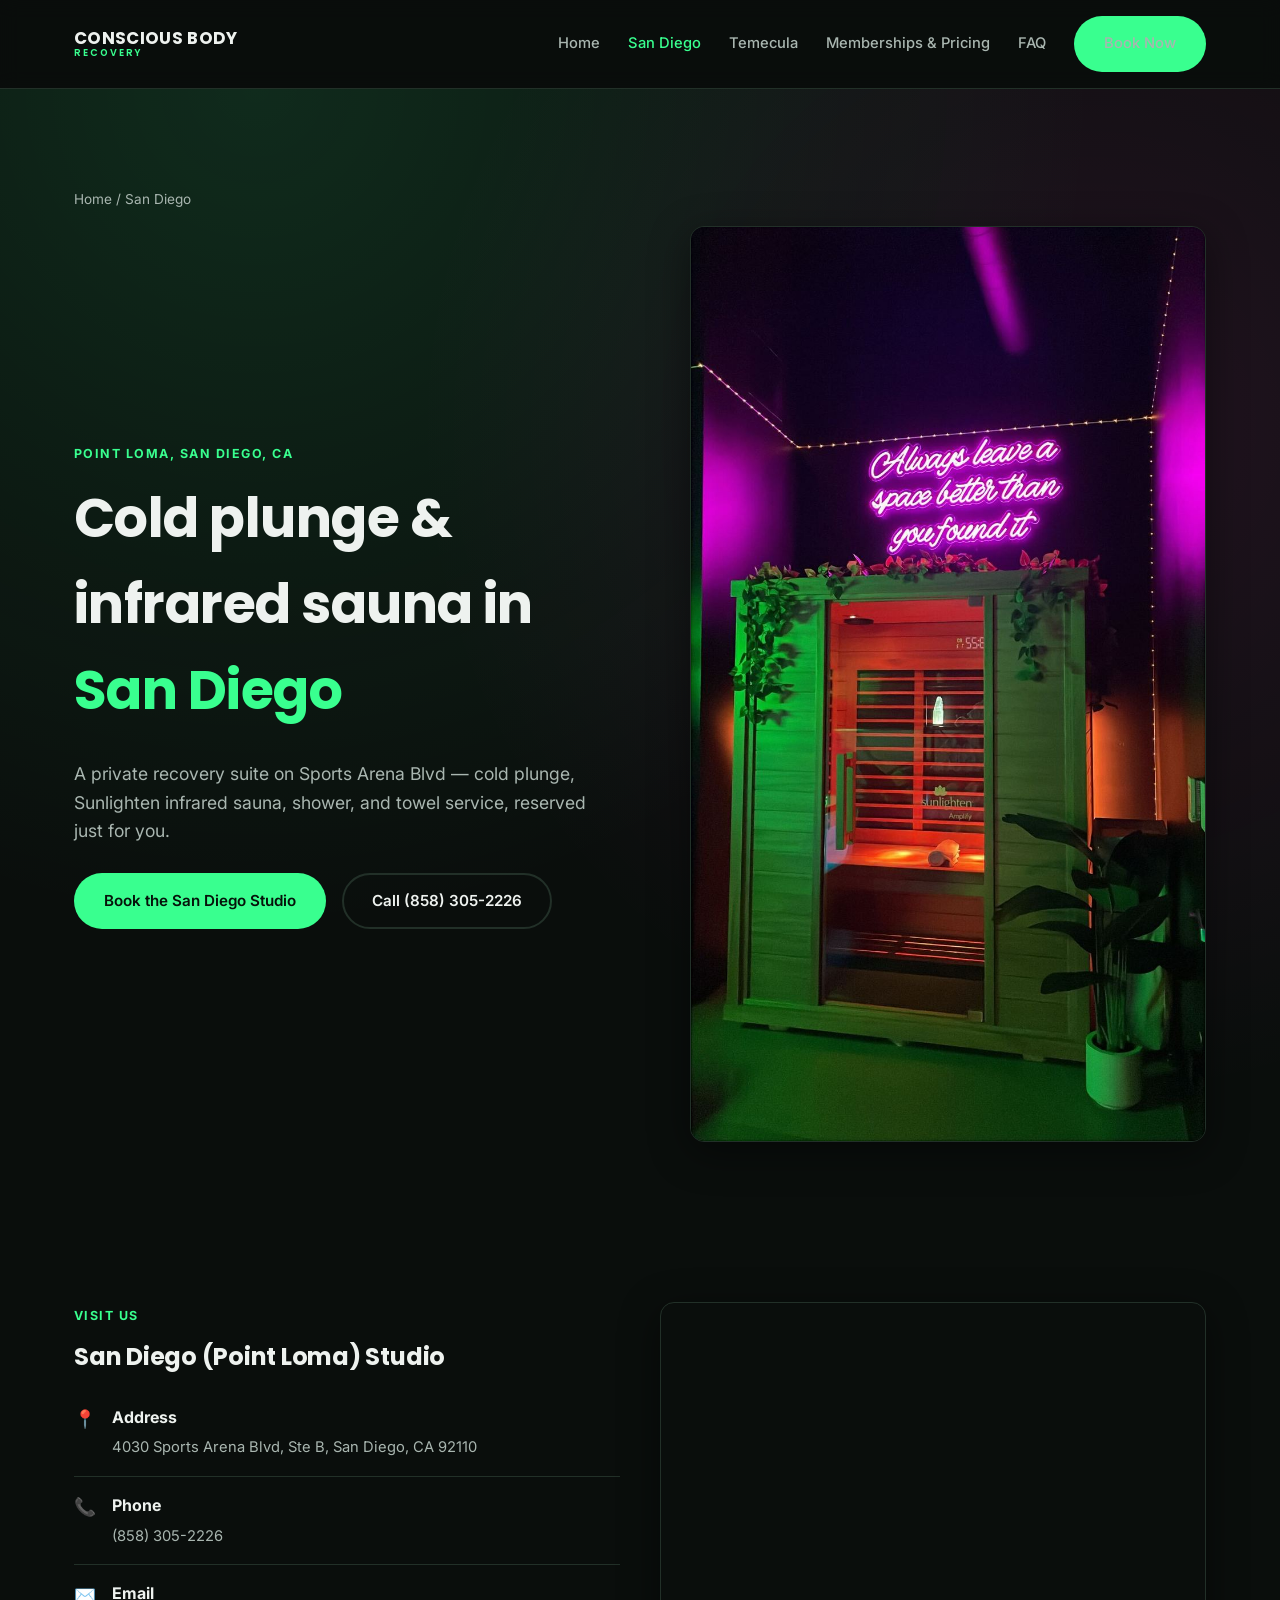
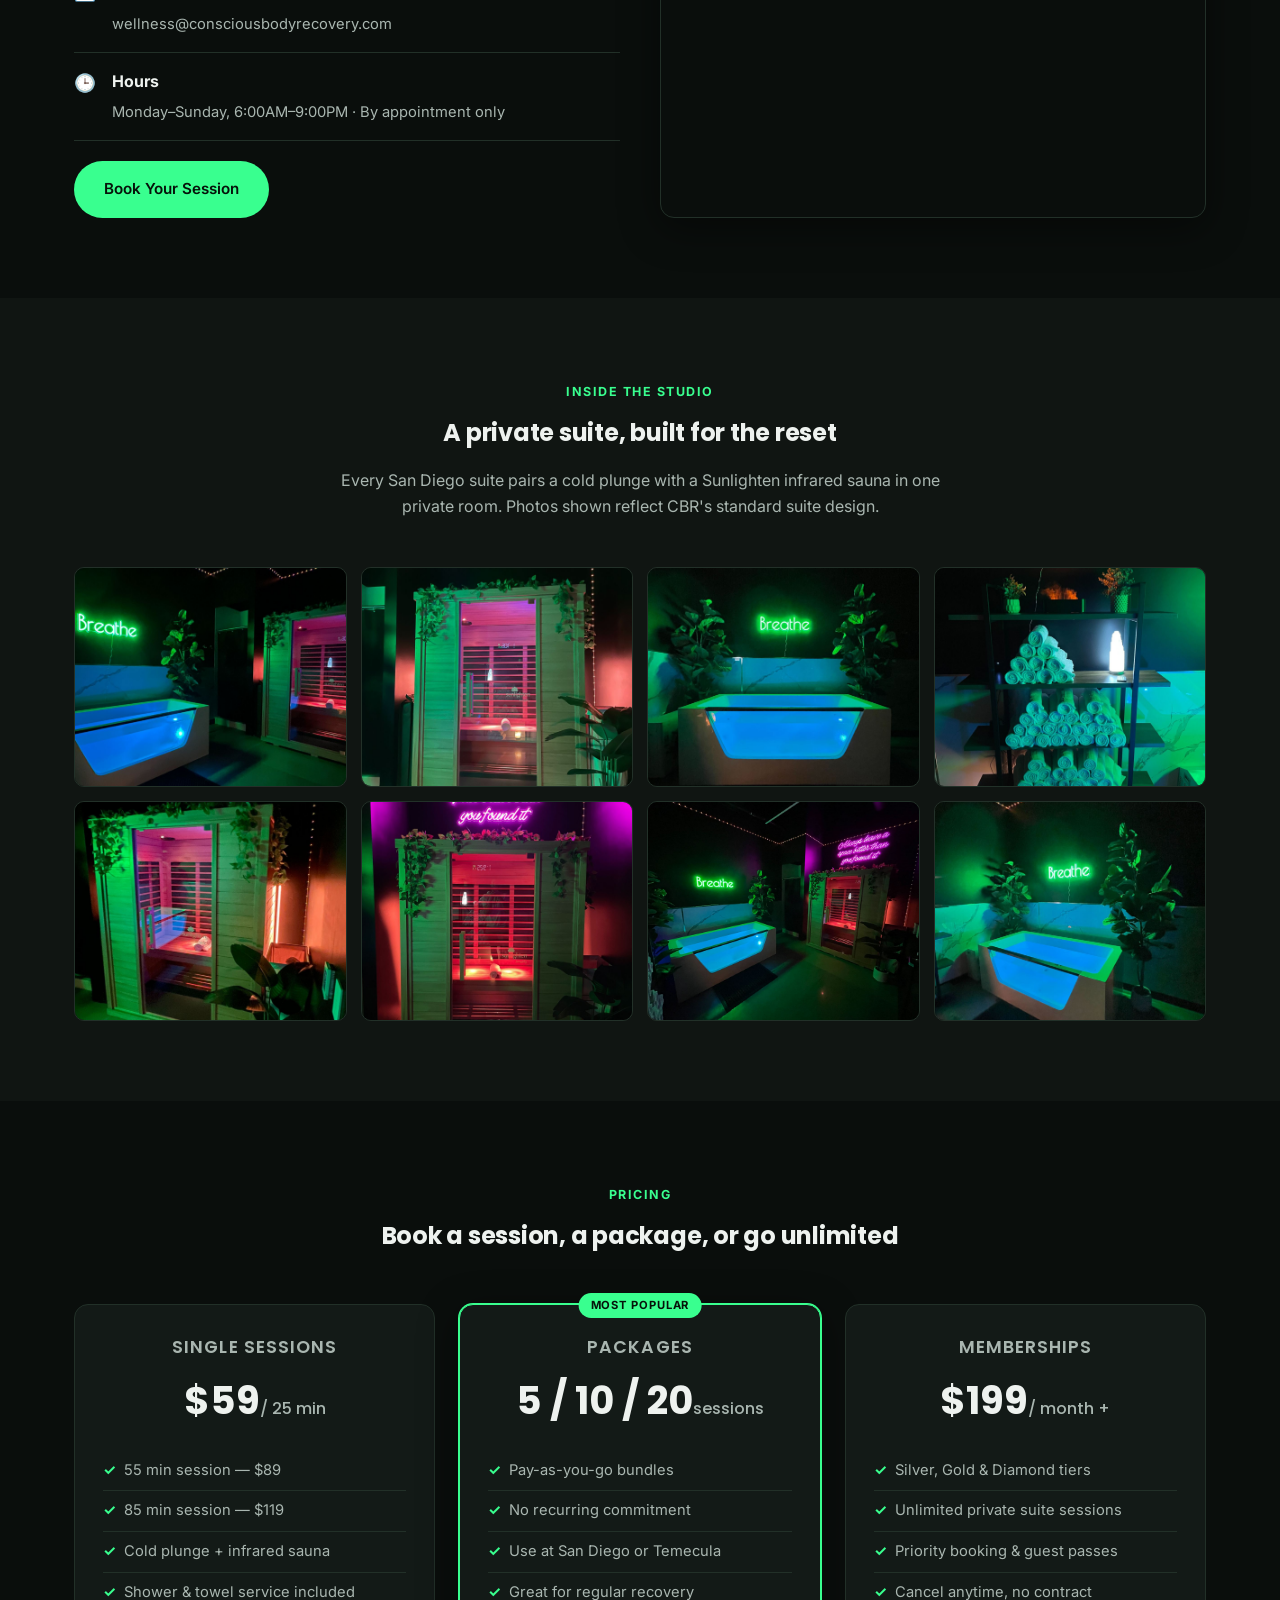
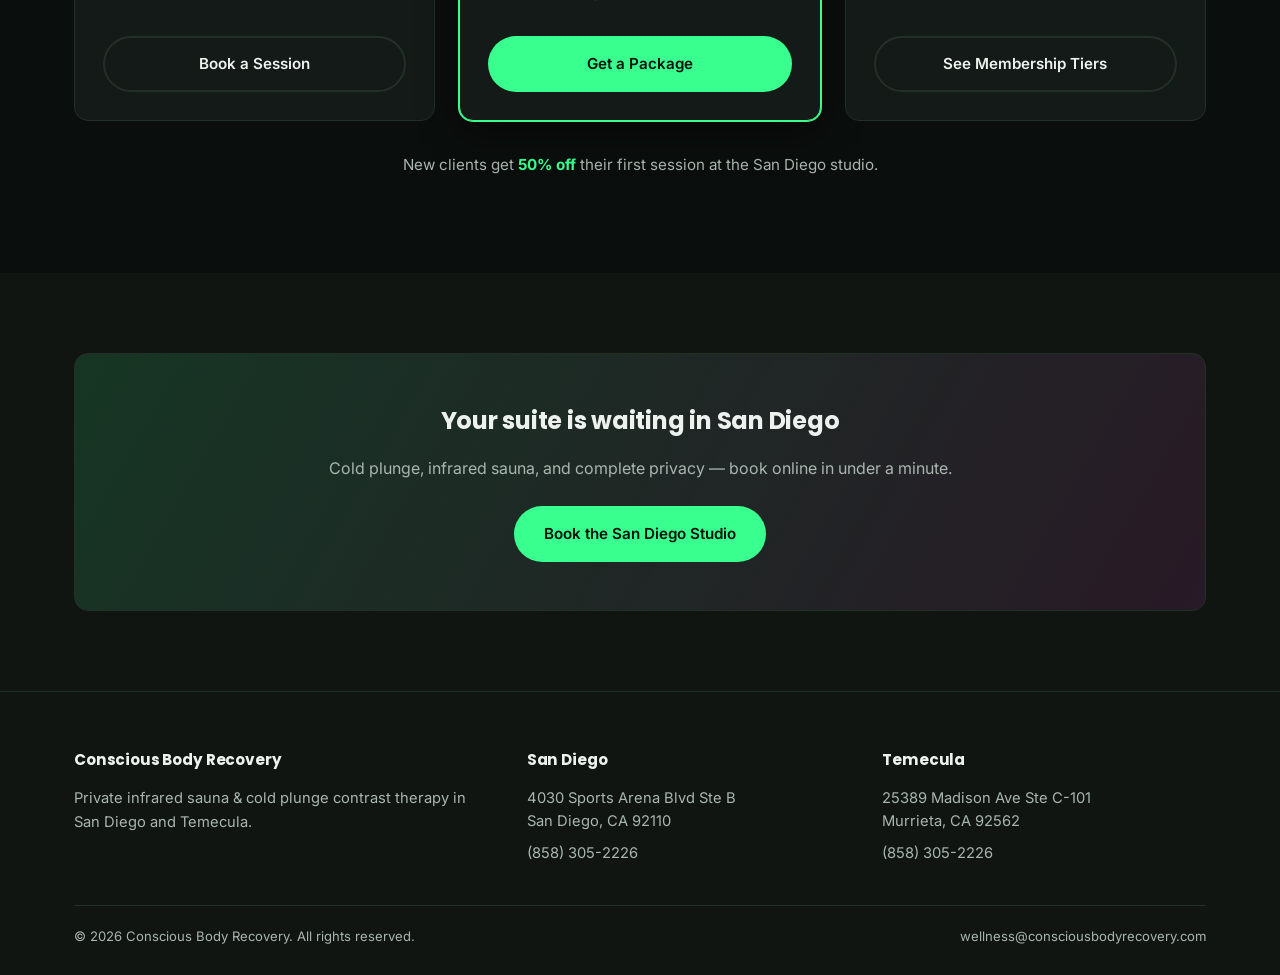
==== locations/san-diego.html @ e83cd4d3 "Add location landing pages for Conscious Body Recovery Static site with a home page and dedicated Sa" ====
<!DOCTYPE html>
<html lang="en">
<head>
<meta charset="UTF-8">
<meta name="viewport" content="width=device-width, initial-scale=1.0">
<title>Cold Plunge & Infrared Sauna in San Diego (Point Loma) | Conscious Body Recovery</title>
<meta name="description" content="Private infrared sauna and cold plunge contrast therapy in San Diego, CA. Book a private recovery suite at 4030 Sports Arena Blvd Ste B, San Diego, CA 92110.">
<link rel="preconnect" href="https://fonts.googleapis.com">
<link rel="preconnect" href="https://fonts.gstatic.com" crossorigin>
<link href="https://fonts.googleapis.com/css2?family=Inter:wght@400;500;600&family=Poppins:wght@600;700&display=swap" rel="stylesheet">
<link rel="stylesheet" href="../css/styles.css">
</head>
<body>

<header class="site-header">
  <div class="nav-inner">
    <a href="../index.html" class="logo">CONSCIOUS BODY<br><span class="small">RECOVERY</span></a>
    <nav class="nav-links">
      <a href="../index.html">Home</a>
      <a href="san-diego.html" class="active">San Diego</a>
      <a href="temecula.html">Temecula</a>
      <a href="../index.html#pricing">Memberships &amp; Pricing</a>
      <a href="../index.html#faq">FAQ</a>
      <a class="btn btn-primary" href="https://momence.com/appointments/appointment-reservation/60383?boardId=85694" target="_blank" rel="noopener">Book Now</a>
    </nav>
    <button class="nav-toggle" aria-label="Toggle menu">&#9776;</button>
  </div>
</header>

<section class="hero">
  <div class="container">
    <div class="breadcrumb"><a href="../index.html">Home</a> / San Diego</div>
  </div>
  <div class="container hero-grid">
    <div>
      <span class="eyebrow">Point Loma, San Diego, CA</span>
      <h1>Cold plunge &amp; infrared sauna in <span class="accent">San Diego</span></h1>
      <p class="lead">A private recovery suite on Sports Arena Blvd — cold plunge, Sunlighten infrared sauna, shower, and towel service, reserved just for you.</p>
      <div class="hero-actions">
        <a class="btn btn-primary" href="https://momence.com/appointments/appointment-reservation/60383?boardId=85694" target="_blank" rel="noopener">Book the San Diego Studio</a>
        <a class="btn btn-outline" href="tel:+18583052226">Call (858) 305-2226</a>
      </div>
    </div>
    <div class="hero-media">
      <img src="../images/temecula/cbr-temecula-suite-wide.jpg" alt="Private cold plunge and infrared sauna suite at Conscious Body Recovery San Diego">
    </div>
  </div>
</section>

<section class="section">
  <div class="container">
    <div class="info-grid">
      <div>
        <span class="eyebrow">Visit Us</span>
        <h2>San Diego (Point Loma) Studio</h2>
        <ul class="info-list">
          <li>
            <span class="icon">📍</span>
            <div class="stack">
              <strong>Address</strong>
              <span class="dim">4030 Sports Arena Blvd, Ste B, San Diego, CA 92110</span>
            </div>
          </li>
          <li>
            <span class="icon">📞</span>
            <div class="stack">
              <strong>Phone</strong>
              <span class="dim"><a href="tel:+18583052226">(858) 305-2226</a></span>
            </div>
          </li>
          <li>
            <span class="icon">✉️</span>
            <div class="stack">
              <strong>Email</strong>
              <span class="dim"><a href="mailto:wellness@consciousbodyrecovery.com">wellness@consciousbodyrecovery.com</a></span>
            </div>
          </li>
          <li>
            <span class="icon">🕒</span>
            <div class="stack">
              <strong>Hours</strong>
              <span class="dim">Monday–Sunday, 6:00AM–9:00PM · By appointment only</span>
            </div>
          </li>
        </ul>
        <a class="btn btn-primary" style="margin-top:20px;" href="https://momence.com/appointments/appointment-reservation/60383?boardId=85694" target="_blank" rel="noopener">Book Your Session</a>
      </div>
      <div class="map-frame">
        <iframe
          src="https://www.google.com/maps?q=4030+Sports+Arena+Blvd+Ste+B,+San+Diego,+CA+92110&output=embed"
          allowfullscreen="" loading="lazy" referrerpolicy="no-referrer-when-downgrade"
          title="Map to Conscious Body Recovery San Diego"></iframe>
      </div>
    </div>
  </div>
</section>

<section class="section section-alt">
  <div class="container">
    <div class="section-head">
      <span class="eyebrow">Inside the Studio</span>
      <h2>A private suite, built for the reset</h2>
      <p>Every San Diego suite pairs a cold plunge with a Sunlighten infrared sauna in one private room. Photos shown reflect CBR's standard suite design.</p>
    </div>
    <div class="gallery-grid">
      <img src="../images/temecula/cbr-temecula-cold-plunge-1.jpg" alt="Cold plunge tub at Conscious Body Recovery">
      <img src="../images/temecula/cbr-temecula-infrared-sauna-1.jpg" alt="Sunlighten infrared sauna at Conscious Body Recovery">
      <img src="../images/temecula/cbr-temecula-infrared-sauna-2.jpg" alt="Infrared sauna interior at Conscious Body Recovery">
      <img src="../images/temecula/cbr-temecula-towels-amenities.jpg" alt="Towels and amenities at Conscious Body Recovery">
      <img src="../images/temecula/cbr-temecula-sauna-quote-neon.jpg" alt="Neon quote sign above infrared sauna at Conscious Body Recovery">
      <img src="../images/temecula/cbr-temecula-suite-overview.jpg" alt="Private suite overview at Conscious Body Recovery">
      <img src="../images/temecula/cbr-temecula-sauna-detail.jpg" alt="Infrared sauna detail at Conscious Body Recovery">
      <img src="../images/temecula/cbr-temecula-hero-breathe-neon.jpg" alt="Cold plunge tub with neon Breathe sign at Conscious Body Recovery">
    </div>
  </div>
</section>

<section class="section" id="pricing">
  <div class="container">
    <div class="section-head">
      <span class="eyebrow">Pricing</span>
      <h2>Book a session, a package, or go unlimited</h2>
    </div>
    <div class="pricing-grid">
      <div class="price-card">
        <h3>Single Sessions</h3>
        <div class="amount">$59<span>/ 25 min</span></div>
        <ul>
          <li>55 min session — $89</li>
          <li>85 min session — $119</li>
          <li>Cold plunge + infrared sauna</li>
          <li>Shower &amp; towel service included</li>
        </ul>
        <a class="btn btn-outline btn-block" href="https://momence.com/appointments/appointment-reservation/60383?boardId=85694" target="_blank" rel="noopener">Book a Session</a>
      </div>
      <div class="price-card featured">
        <span class="badge">Most Popular</span>
        <h3>Packages</h3>
        <div class="amount">5 / 10 / 20<span>sessions</span></div>
        <ul>
          <li>Pay-as-you-go bundles</li>
          <li>No recurring commitment</li>
          <li>Use at San Diego or Temecula</li>
          <li>Great for regular recovery</li>
        </ul>
        <a class="btn btn-primary btn-block" href="https://momence.com/appointments/appointment-reservation/60383?boardId=85694" target="_blank" rel="noopener">Get a Package</a>
      </div>
      <div class="price-card">
        <h3>Memberships</h3>
        <div class="amount">$199<span>/ month +</span></div>
        <ul>
          <li>Silver, Gold &amp; Diamond tiers</li>
          <li>Unlimited private suite sessions</li>
          <li>Priority booking &amp; guest passes</li>
          <li>Cancel anytime, no contract</li>
        </ul>
        <a class="btn btn-outline btn-block" href="https://momence.com/appointments/appointment-reservation/60383?boardId=85694" target="_blank" rel="noopener">See Membership Tiers</a>
      </div>
    </div>
    <p class="callout-strip">New clients get <strong>50% off</strong> their first session at the San Diego studio.</p>
  </div>
</section>

<section class="section section-alt">
  <div class="container">
    <div class="cta-banner">
      <h2>Your suite is waiting in San Diego</h2>
      <p>Cold plunge, infrared sauna, and complete privacy — book online in under a minute.</p>
      <a class="btn btn-primary" href="https://momence.com/appointments/appointment-reservation/60383?boardId=85694" target="_blank" rel="noopener">Book the San Diego Studio</a>
    </div>
  </div>
</section>

<footer class="site-footer">
  <div class="container">
    <div class="footer-grid">
      <div>
        <h4>Conscious Body Recovery</h4>
        <p>Private infrared sauna &amp; cold plunge contrast therapy in San Diego and Temecula.</p>
      </div>
      <div>
        <h4>San Diego</h4>
        <ul>
          <li>4030 Sports Arena Blvd Ste B<br>San Diego, CA 92110</li>
          <li><a href="tel:+18583052226">(858) 305-2226</a></li>
        </ul>
      </div>
      <div>
        <h4>Temecula</h4>
        <ul>
          <li>25389 Madison Ave Ste C-101<br>Murrieta, CA 92562</li>
          <li><a href="tel:+18583052226">(858) 305-2226</a></li>
        </ul>
      </div>
    </div>
    <div class="footer-bottom">
      <span>&copy; 2026 Conscious Body Recovery. All rights reserved.</span>
      <span><a href="mailto:wellness@consciousbodyrecovery.com">wellness@consciousbodyrecovery.com</a></span>
    </div>
  </div>
</footer>

<script src="../js/main.js"></script>
</body>
</html>
---- css/styles.css ----
/* Conscious Body Recovery — shared styles */

:root {
  --bg: #0a0e0c;
  --bg-alt: #101512;
  --card: #131a17;
  --card-border: #223028;
  --text: #eef2ef;
  --text-dim: #a9b6b0;
  --green: #39ff8f;
  --green-dim: #1f7a4c;
  --magenta: #ff3fd8;
  --blue: #35c9ff;
  --radius: 14px;
  --max-width: 1180px;
  --shadow: 0 10px 40px rgba(0, 0, 0, 0.45);
}

* { box-sizing: border-box; }

html { scroll-behavior: smooth; }

body {
  margin: 0;
  background: var(--bg);
  color: var(--text);
  font-family: 'Inter', -apple-system, BlinkMacSystemFont, 'Segoe UI', sans-serif;
  line-height: 1.6;
  -webkit-font-smoothing: antialiased;
}

img { max-width: 100%; display: block; }

a { color: inherit; text-decoration: none; }

h1, h2, h3, h4 {
  font-family: 'Poppins', 'Inter', sans-serif;
  margin: 0 0 0.5em;
  letter-spacing: -0.01em;
}

.container {
  width: 100%;
  max-width: var(--max-width);
  margin: 0 auto;
  padding: 0 24px;
}

.eyebrow {
  display: inline-block;
  color: var(--green);
  font-size: 0.78rem;
  font-weight: 700;
  letter-spacing: 0.12em;
  text-transform: uppercase;
  margin-bottom: 12px;
}

.text-center { text-align: center; }

/* Buttons */
.btn {
  display: inline-flex;
  align-items: center;
  gap: 8px;
  padding: 14px 28px;
  border-radius: 999px;
  font-weight: 600;
  font-size: 0.95rem;
  border: 2px solid transparent;
  cursor: pointer;
  transition: transform 0.15s ease, box-shadow 0.15s ease, background 0.15s ease, color 0.15s ease;
}

.btn-primary {
  background: var(--green);
  color: #06120a;
  box-shadow: 0 0 0 rgba(57, 255, 143, 0);
}

.btn-primary:hover {
  transform: translateY(-2px);
  box-shadow: 0 8px 24px rgba(57, 255, 143, 0.35);
}

.btn-outline {
  background: transparent;
  color: var(--text);
  border-color: var(--card-border);
}

.btn-outline:hover {
  border-color: var(--green);
  color: var(--green);
  transform: translateY(-2px);
}

.btn-block { width: 100%; justify-content: center; }

/* Header */
.site-header {
  position: sticky;
  top: 0;
  z-index: 50;
  background: rgba(10, 14, 12, 0.85);
  backdrop-filter: blur(10px);
  border-bottom: 1px solid var(--card-border);
}

.nav-inner {
  display: flex;
  align-items: center;
  justify-content: space-between;
  padding: 16px 24px;
  max-width: var(--max-width);
  margin: 0 auto;
}

.logo {
  font-family: 'Poppins', sans-serif;
  font-weight: 700;
  font-size: 1.05rem;
  letter-spacing: 0.02em;
  display: flex;
  flex-direction: column;
  line-height: 1.1;
}

.logo span.small {
  font-size: 0.6rem;
  color: var(--green);
  letter-spacing: 0.2em;
  font-weight: 600;
}

.nav-links {
  display: flex;
  align-items: center;
  gap: 28px;
}

.nav-links a {
  font-size: 0.92rem;
  font-weight: 500;
  color: var(--text-dim);
  transition: color 0.15s ease;
}

.nav-links a:hover,
.nav-links a.active {
  color: var(--green);
}

.nav-toggle {
  display: none;
  background: none;
  border: none;
  color: var(--text);
  font-size: 1.6rem;
  cursor: pointer;
}

@media (max-width: 820px) {
  .nav-links {
    position: absolute;
    top: 100%;
    left: 0;
    right: 0;
    background: var(--bg-alt);
    border-bottom: 1px solid var(--card-border);
    flex-direction: column;
    align-items: flex-start;
    padding: 16px 24px 24px;
    gap: 16px;
    display: none;
  }
  .nav-links.open { display: flex; }
  .nav-toggle { display: block; }
}

/* Hero */
.hero {
  position: relative;
  padding: 100px 0 80px;
  overflow: hidden;
  background: radial-gradient(circle at 20% 0%, rgba(57, 255, 143, 0.12), transparent 55%),
              radial-gradient(circle at 85% 30%, rgba(255, 63, 216, 0.10), transparent 50%),
              var(--bg);
}

.hero-grid {
  display: grid;
  grid-template-columns: 1.1fr 1fr;
  gap: 48px;
  align-items: center;
}

.hero h1 {
  font-size: clamp(2.2rem, 4.2vw, 3.4rem);
  font-weight: 700;
}

.hero .accent { color: var(--green); }

.hero p.lead {
  color: var(--text-dim);
  font-size: 1.1rem;
  max-width: 520px;
  margin-bottom: 28px;
}

.hero-actions {
  display: flex;
  gap: 16px;
  flex-wrap: wrap;
}

.hero-media {
  position: relative;
  border-radius: var(--radius);
  overflow: hidden;
  box-shadow: var(--shadow);
  border: 1px solid var(--card-border);
}

.hero-media img { width: 100%; height: 100%; object-fit: cover; }

@media (max-width: 900px) {
  .hero-grid { grid-template-columns: 1fr; }
  .hero { padding: 60px 0 48px; text-align: left; }
}

/* Sections */
.section { padding: 80px 0; }
.section-alt { background: var(--bg-alt); }

.section-head {
  max-width: 640px;
  margin: 0 auto 48px;
  text-align: center;
}

.section-head p { color: var(--text-dim); }

/* Location cards (home page) */
.loc-grid {
  display: grid;
  grid-template-columns: repeat(2, 1fr);
  gap: 28px;
}

.loc-card {
  background: var(--card);
  border: 1px solid var(--card-border);
  border-radius: var(--radius);
  overflow: hidden;
  transition: transform 0.2s ease, border-color 0.2s ease;
}

.loc-card:hover { transform: translateY(-4px); border-color: var(--green-dim); }

.loc-card img { height: 220px; object-fit: cover; width: 100%; }

.loc-card-body { padding: 24px; }

.loc-card-body h3 { font-size: 1.3rem; }

.loc-meta {
  display: flex;
  gap: 10px;
  color: var(--text-dim);
  font-size: 0.92rem;
  margin-bottom: 8px;
}

.loc-card-body .btn { margin-top: 16px; }

@media (max-width: 760px) {
  .loc-grid { grid-template-columns: 1fr; }
}

/* Feature / service grid */
.feature-grid {
  display: grid;
  grid-template-columns: repeat(3, 1fr);
  gap: 28px;
}

.feature-card {
  background: var(--card);
  border: 1px solid var(--card-border);
  border-radius: var(--radius);
  padding: 28px;
}

.feature-icon {
  width: 46px;
  height: 46px;
  border-radius: 12px;
  background: rgba(57, 255, 143, 0.12);
  color: var(--green);
  display: flex;
  align-items: center;
  justify-content: center;
  font-size: 1.4rem;
  margin-bottom: 16px;
}

.feature-card p { color: var(--text-dim); font-size: 0.95rem; margin: 0; }

@media (max-width: 900px) {
  .feature-grid { grid-template-columns: 1fr 1fr; }
}
@media (max-width: 600px) {
  .feature-grid { grid-template-columns: 1fr; }
}

/* Pricing */
.pricing-grid {
  display: grid;
  grid-template-columns: repeat(3, 1fr);
  gap: 24px;
}

.price-card {
  background: var(--card);
  border: 1px solid var(--card-border);
  border-radius: var(--radius);
  padding: 28px;
  text-align: center;
  position: relative;
}

.price-card.featured {
  border-color: var(--green);
  box-shadow: 0 0 0 1px var(--green), var(--shadow);
}

.price-card .badge {
  position: absolute;
  top: -12px;
  left: 50%;
  transform: translateX(-50%);
  background: var(--green);
  color: #06120a;
  font-size: 0.7rem;
  font-weight: 700;
  letter-spacing: 0.08em;
  text-transform: uppercase;
  padding: 4px 12px;
  border-radius: 999px;
}

.price-card h3 { font-size: 1.1rem; color: var(--text-dim); font-weight: 600; text-transform: uppercase; letter-spacing: 0.06em; }

.price-card .amount {
  font-family: 'Poppins', sans-serif;
  font-size: 2.4rem;
  font-weight: 700;
  color: var(--text);
  margin: 8px 0 4px;
}

.price-card .amount span { font-size: 1rem; color: var(--text-dim); font-weight: 500; }

.price-card ul {
  list-style: none;
  padding: 0;
  margin: 20px 0 24px;
  text-align: left;
  color: var(--text-dim);
  font-size: 0.92rem;
}

.price-card ul li {
  padding: 8px 0;
  border-top: 1px solid var(--card-border);
  display: flex;
  gap: 8px;
}

.price-card ul li:first-child { border-top: none; }

.price-card ul li::before { content: "✓"; color: var(--green); font-weight: 700; }

.callout-strip {
  margin-top: 32px;
  text-align: center;
  color: var(--text-dim);
  font-size: 0.95rem;
}

.callout-strip strong { color: var(--green); }

@media (max-width: 900px) {
  .pricing-grid { grid-template-columns: 1fr; }
}

/* Gallery */
.gallery-grid {
  display: grid;
  grid-template-columns: repeat(4, 1fr);
  gap: 14px;
}

.gallery-grid img {
  border-radius: 10px;
  height: 220px;
  object-fit: cover;
  width: 100%;
  border: 1px solid var(--card-border);
}

@media (max-width: 900px) {
  .gallery-grid { grid-template-columns: repeat(2, 1fr); }
}

/* Info / map split */
.info-grid {
  display: grid;
  grid-template-columns: 1fr 1fr;
  gap: 40px;
  align-items: start;
}

.info-list {
  list-style: none;
  padding: 0;
  margin: 0;
}

.info-list li {
  display: flex;
  gap: 14px;
  padding: 16px 0;
  border-bottom: 1px solid var(--card-border);
}

.info-list .icon {
  color: var(--green);
  font-size: 1.1rem;
  flex: 0 0 24px;
}

.info-list strong { display: block; margin-bottom: 2px; }
.info-list span.dim { color: var(--text-dim); font-size: 0.92rem; }

.map-frame {
  border-radius: var(--radius);
  overflow: hidden;
  border: 1px solid var(--card-border);
  box-shadow: var(--shadow);
  height: 100%;
  min-height: 320px;
}

.map-frame iframe { width: 100%; height: 100%; min-height: 320px; border: 0; }

@media (max-width: 900px) {
  .info-grid { grid-template-columns: 1fr; }
}

/* FAQ */
.faq-item {
  background: var(--card);
  border: 1px solid var(--card-border);
  border-radius: var(--radius);
  padding: 22px 24px;
  margin-bottom: 14px;
}

.faq-item h4 { font-size: 1.02rem; margin-bottom: 8px; color: var(--green); }
.faq-item p { margin: 0; color: var(--text-dim); font-size: 0.95rem; }

/* CTA banner */
.cta-banner {
  background: linear-gradient(120deg, rgba(57,255,143,0.14), rgba(255,63,216,0.10));
  border: 1px solid var(--card-border);
  border-radius: var(--radius);
  padding: 48px;
  text-align: center;
}

.cta-banner h2 { margin-bottom: 10px; }
.cta-banner p { color: var(--text-dim); margin-bottom: 24px; }

/* Footer */
.site-footer {
  background: var(--bg-alt);
  border-top: 1px solid var(--card-border);
  padding: 56px 0 28px;
  color: var(--text-dim);
  font-size: 0.92rem;
}

.footer-grid {
  display: grid;
  grid-template-columns: 1.3fr 1fr 1fr;
  gap: 32px;
  margin-bottom: 32px;
}

.footer-grid h4 { color: var(--text); font-size: 0.95rem; margin-bottom: 14px; }

.footer-grid ul { list-style: none; padding: 0; margin: 0; }
.footer-grid li { margin-bottom: 8px; }
.footer-grid a:hover { color: var(--green); }

.footer-bottom {
  border-top: 1px solid var(--card-border);
  padding-top: 20px;
  display: flex;
  justify-content: space-between;
  flex-wrap: wrap;
  gap: 12px;
  font-size: 0.82rem;
}

@media (max-width: 760px) {
  .footer-grid { grid-template-columns: 1fr; }
}

/* Breadcrumb (location pages) */
.breadcrumb {
  font-size: 0.85rem;
  color: var(--text-dim);
  margin-bottom: 16px;
}
.breadcrumb a:hover { color: var(--green); }

/* Utility */
.mt-0 { margin-top: 0; }
.stack { display: flex; flex-direction: column; gap: 4px; }
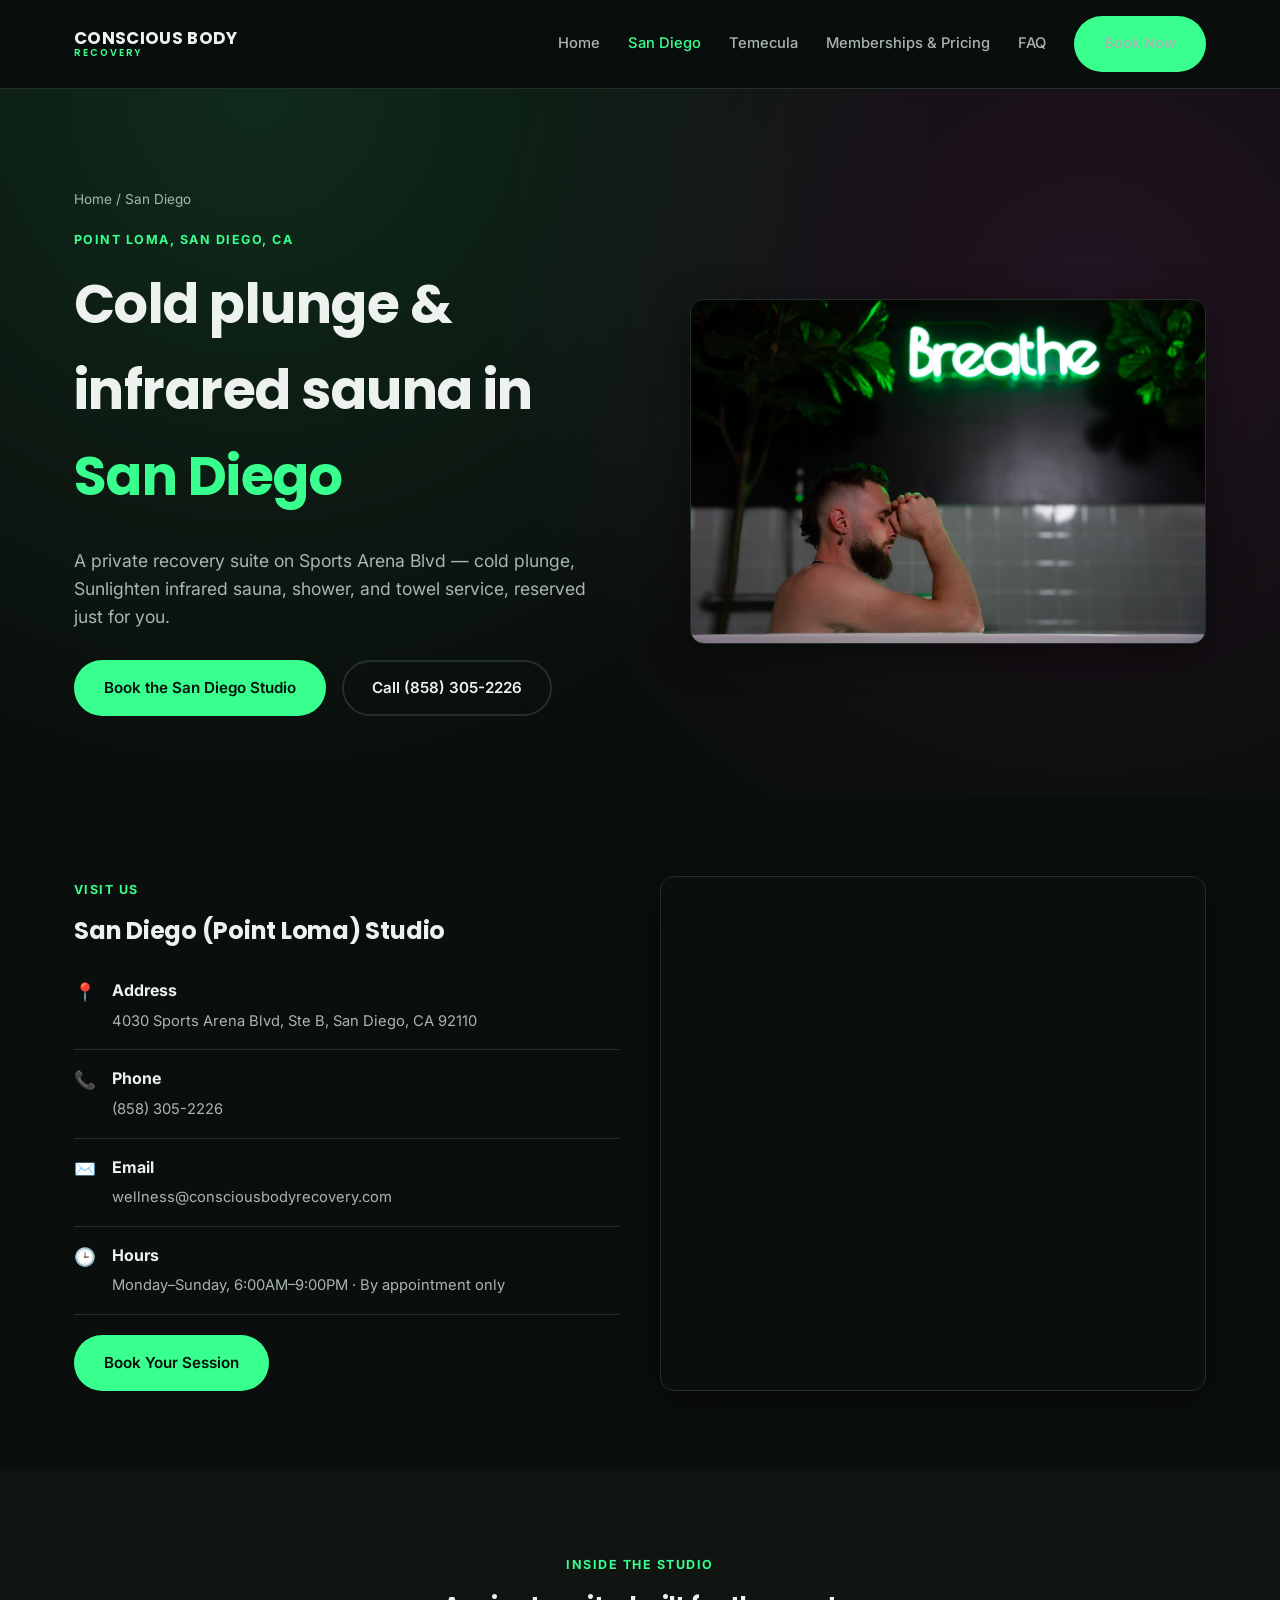
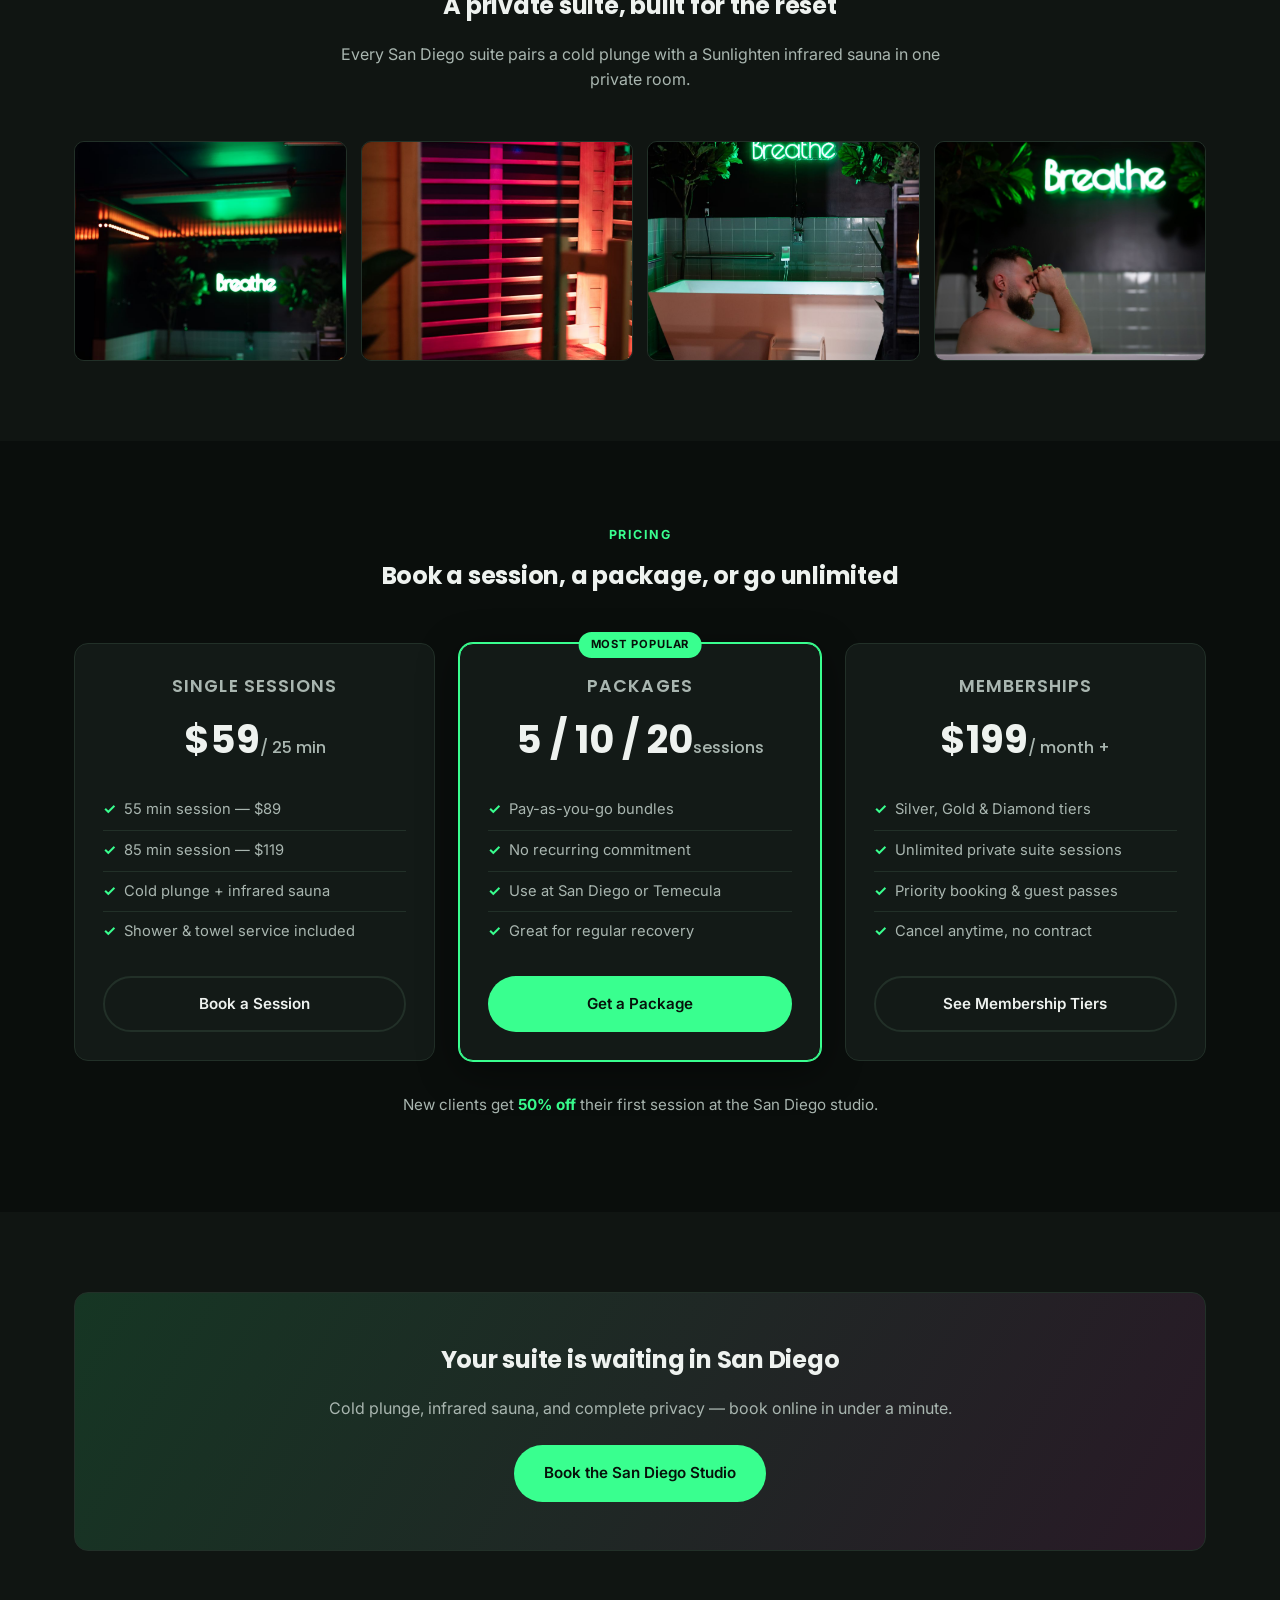
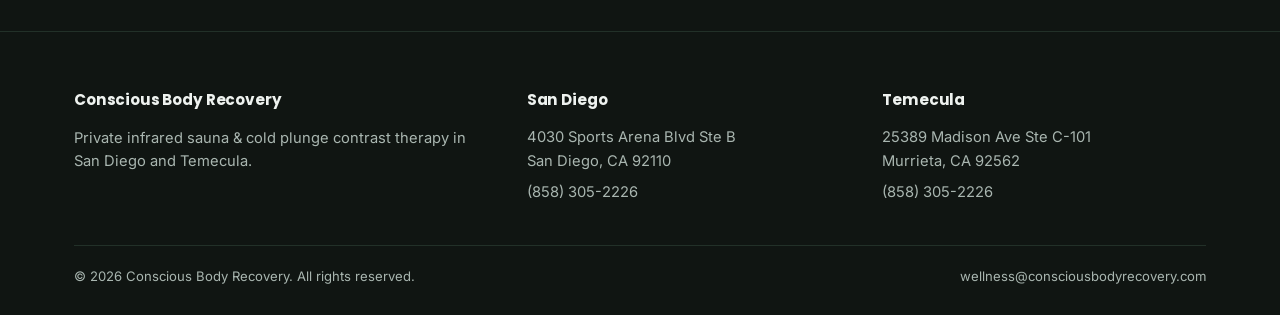
==== commit 854afade: "Use authentic brand photography for homepage and San Diego page Pull professional lifestyle photos (" ====
--- a/locations/san-diego.html
+++ b/locations/san-diego.html
@@ -42,7 +42,7 @@
       </div>
     </div>
     <div class="hero-media">
-      <img src="../images/temecula/cbr-temecula-suite-wide.jpg" alt="Private cold plunge and infrared sauna suite at Conscious Body Recovery San Diego">
+      <img src="../images/brand/cbr-cold-plunge-breathe-lifestyle.jpg" alt="Client in a private cold plunge suite under the Breathe neon sign at Conscious Body Recovery San Diego">
     </div>
   </div>
 </section>
@@ -100,17 +100,13 @@
     <div class="section-head">
       <span class="eyebrow">Inside the Studio</span>
       <h2>A private suite, built for the reset</h2>
-      <p>Every San Diego suite pairs a cold plunge with a Sunlighten infrared sauna in one private room. Photos shown reflect CBR's standard suite design.</p>
+      <p>Every San Diego suite pairs a cold plunge with a Sunlighten infrared sauna in one private room.</p>
     </div>
     <div class="gallery-grid">
-      <img src="../images/temecula/cbr-temecula-cold-plunge-1.jpg" alt="Cold plunge tub at Conscious Body Recovery">
-      <img src="../images/temecula/cbr-temecula-infrared-sauna-1.jpg" alt="Sunlighten infrared sauna at Conscious Body Recovery">
-      <img src="../images/temecula/cbr-temecula-infrared-sauna-2.jpg" alt="Infrared sauna interior at Conscious Body Recovery">
-      <img src="../images/temecula/cbr-temecula-towels-amenities.jpg" alt="Towels and amenities at Conscious Body Recovery">
-      <img src="../images/temecula/cbr-temecula-sauna-quote-neon.jpg" alt="Neon quote sign above infrared sauna at Conscious Body Recovery">
-      <img src="../images/temecula/cbr-temecula-suite-overview.jpg" alt="Private suite overview at Conscious Body Recovery">
-      <img src="../images/temecula/cbr-temecula-sauna-detail.jpg" alt="Infrared sauna detail at Conscious Body Recovery">
-      <img src="../images/temecula/cbr-temecula-hero-breathe-neon.jpg" alt="Cold plunge tub with neon Breathe sign at Conscious Body Recovery">
+      <img src="../images/brand/cbr-recovery-breathe-room.jpg" alt="Recovery and Breathe neon signage above the cold plunge tub at Conscious Body Recovery San Diego">
+      <img src="../images/brand/cbr-infrared-sauna-interior-pink.jpg" alt="Infrared sauna interior at Conscious Body Recovery San Diego">
+      <img src="../images/brand/cbr-cold-plunge-tub-empty-room.jpg" alt="Private cold plunge room at Conscious Body Recovery San Diego">
+      <img src="../images/brand/cbr-cold-plunge-breathe-lifestyle.jpg" alt="Client using the private cold plunge suite at Conscious Body Recovery San Diego">
     </div>
   </div>
 </section>
